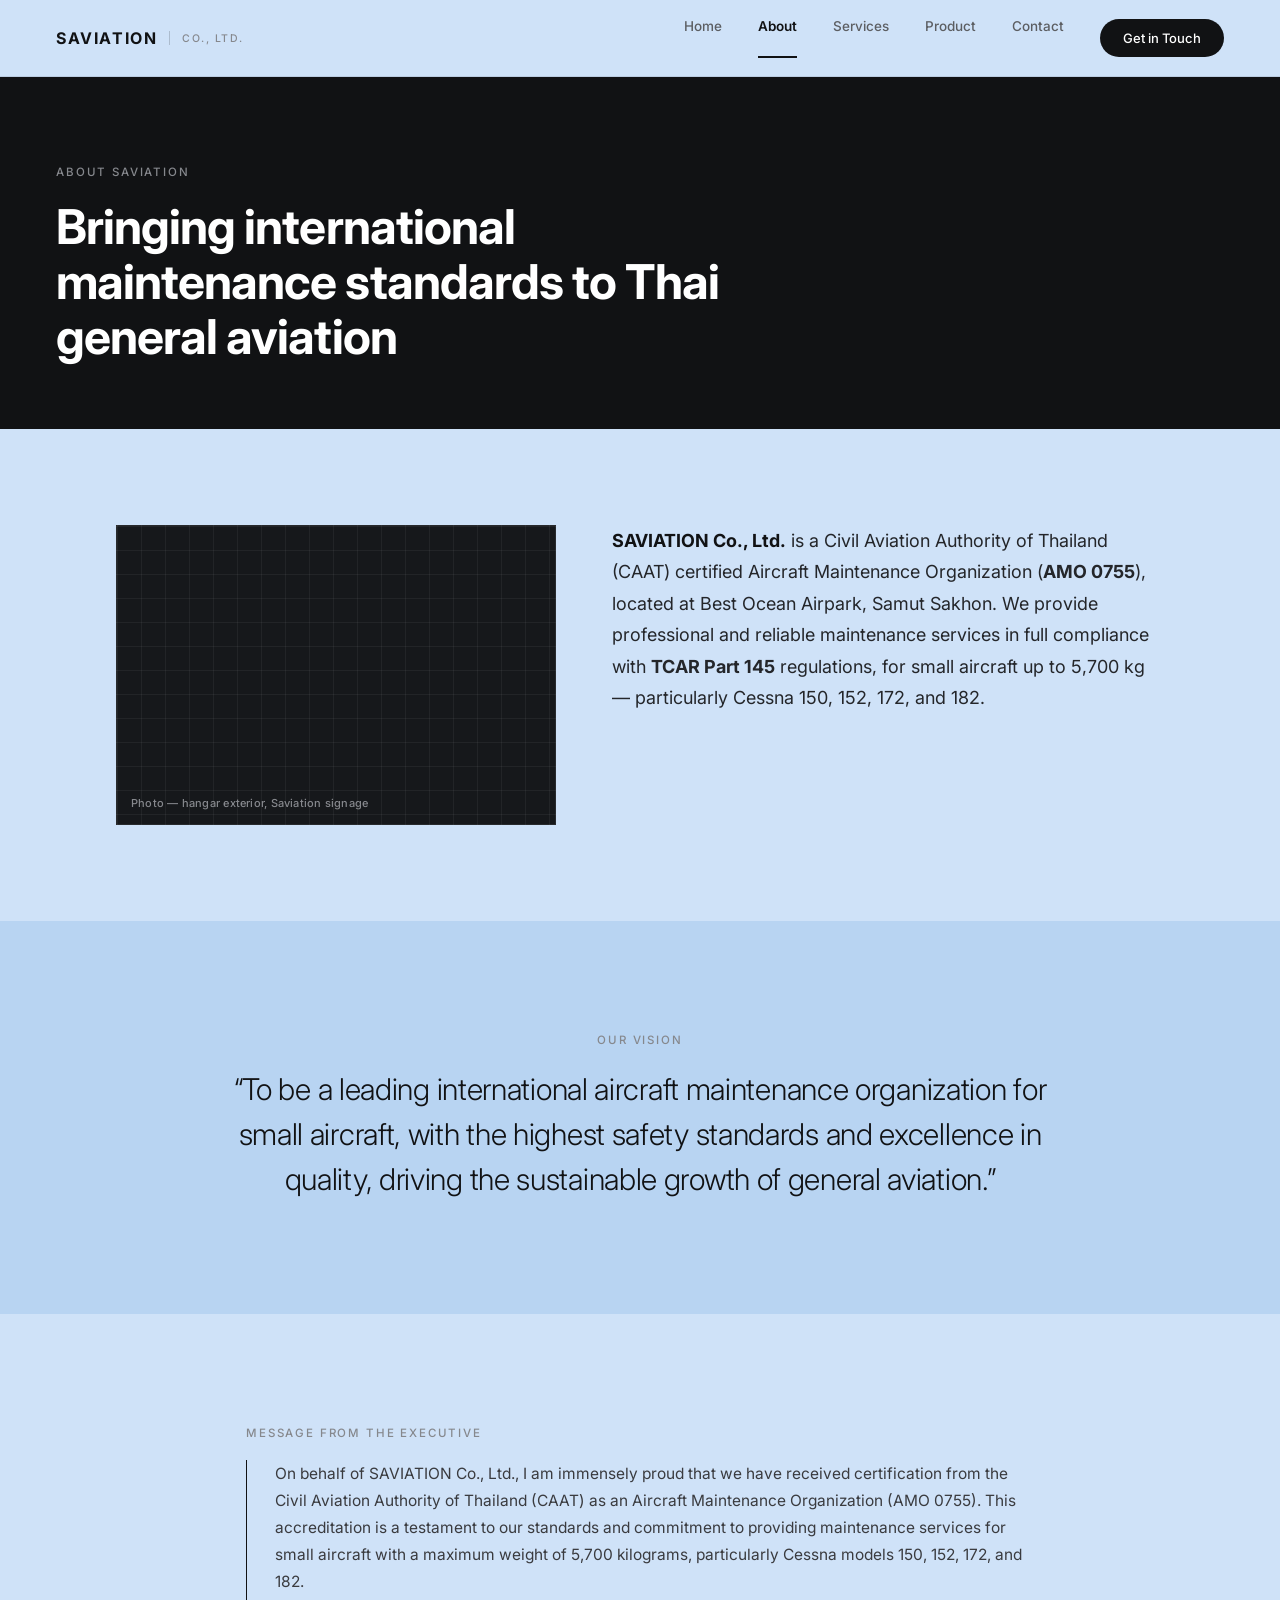
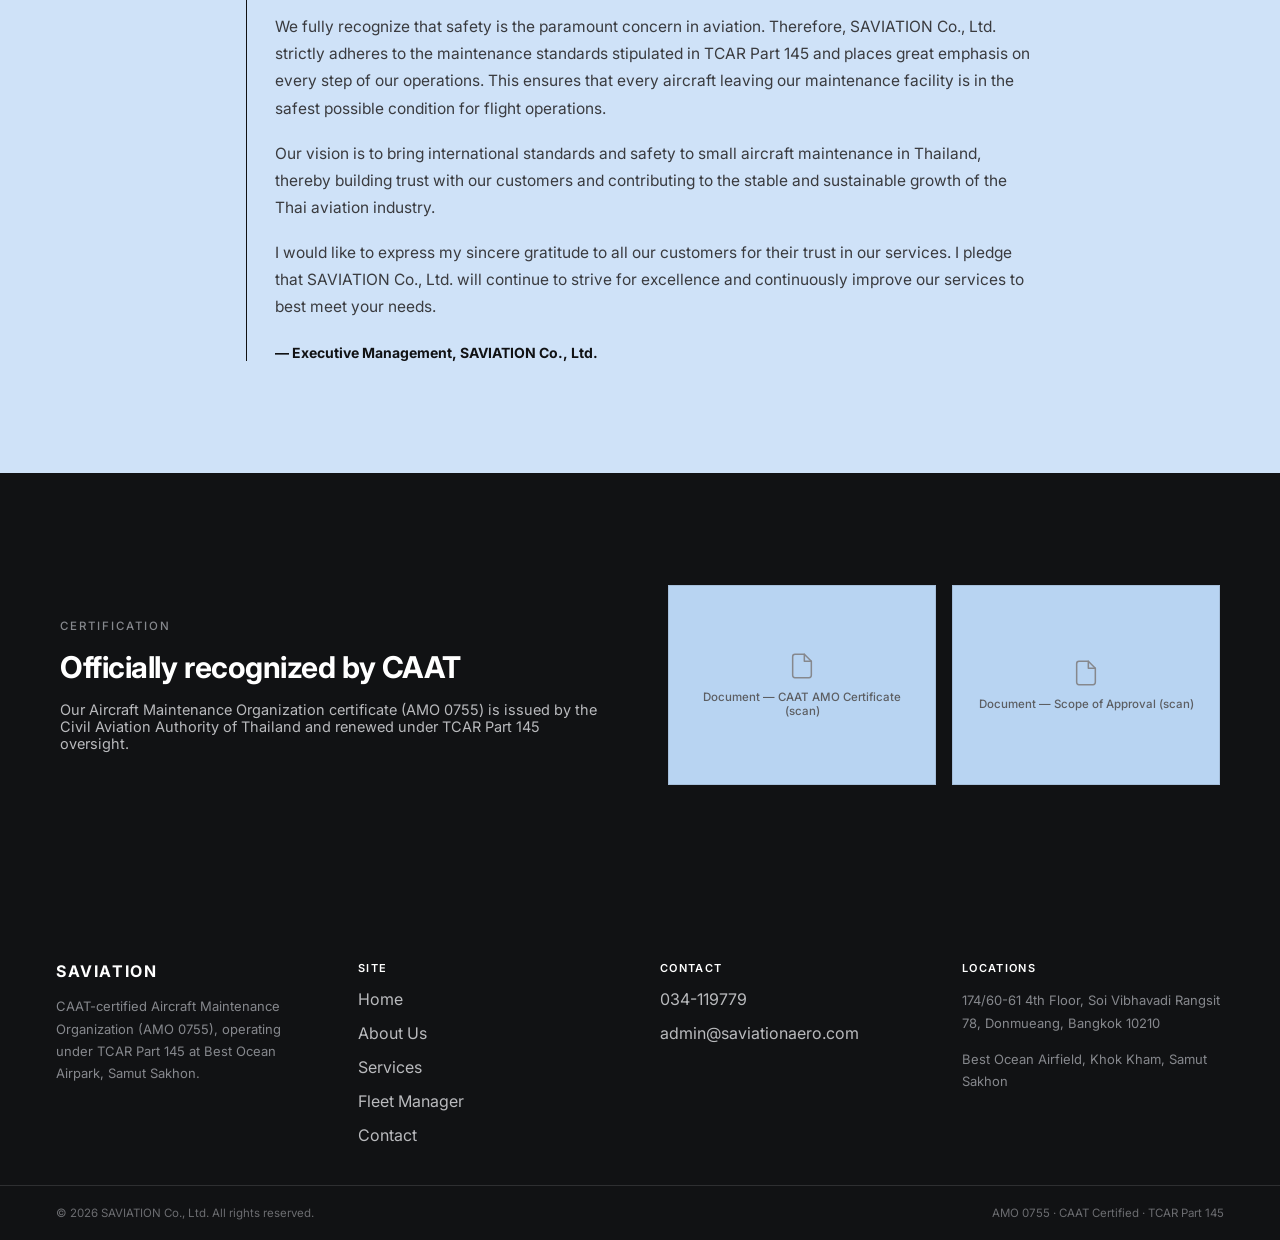
==== about.html @ 931f5d11 "Initial commit: Saviation website + design source + reference photos - 5 static HTML pages (Home, Ab" ====
<!doctype html>
<html lang="en">
<head>
<meta charset="utf-8">
<meta name="viewport" content="width=device-width, initial-scale=1">
<title>About Us — Saviation Co., Ltd.</title>
<meta name="description" content="SAVIATION Co., Ltd. is a CAAT-certified Aircraft Maintenance Organization (AMO 0755) operating under TCAR Part 145 at Best Ocean Airpark, Samut Sakhon.">
<link rel="preconnect" href="https://fonts.googleapis.com">
<link rel="preconnect" href="https://fonts.gstatic.com" crossorigin>
<link href="https://fonts.googleapis.com/css2?family=Inter:wght@300;400;500;600;700;800&display=swap" rel="stylesheet">
<link rel="stylesheet" href="assets/css/style.css">
</head>
<body>

<header class="site-header">
  <div class="bar">
    <a href="index.html" class="brand">
      <span class="brand-name">SAVIATION</span>
      <span class="brand-sep"></span>
      <span class="brand-sub">CO., LTD.</span>
    </a>
    <button class="nav-toggle" aria-label="Toggle menu" aria-expanded="false"><span></span></button>
    <nav class="main-nav">
      <a href="index.html" class="nav-link">Home</a>
      <a href="about.html" class="nav-link active">About</a>
      <a href="services.html" class="nav-link">Services</a>
      <a href="product.html" class="nav-link">Product</a>
      <a href="contact.html" class="nav-link">Contact</a>
      <a href="contact.html" class="btn btn-dark">Get in Touch</a>
    </nav>
  </div>
</header>

<main>

  <section class="hero-dark">
    <div class="eyebrow">About Saviation</div>
    <h1 class="h1">Bringing international maintenance standards to Thai general aviation</h1>
  </section>

  <section class="intro-row">
    <div class="photo-slot"><span class="cap">Photo &mdash; hangar exterior, Saviation signage</span></div>
    <div class="copy">
      <p><strong style="color:var(--dark);">SAVIATION Co., Ltd.</strong> is a Civil Aviation Authority of Thailand (CAAT) certified Aircraft Maintenance Organization (<strong>AMO 0755</strong>), located at Best Ocean Airpark, Samut Sakhon. We provide professional and reliable maintenance services in full compliance with <strong>TCAR Part 145</strong> regulations, for small aircraft up to 5,700 kg &mdash; particularly Cessna 150, 152, 172, and 182.</p>
    </div>
  </section>

  <section class="vision-band">
    <div class="inner">
      <div class="eyebrow">Our Vision</div>
      <p class="quote">&ldquo;To be a leading international aircraft maintenance organization for small aircraft, with the highest safety standards and excellence in quality, driving the sustainable growth of general aviation.&rdquo;</p>
    </div>
  </section>

  <section class="exec-message">
    <div class="eyebrow" style="margin-bottom:20px;">Message From The Executive</div>
    <div class="body">
      <p>On behalf of SAVIATION Co., Ltd., I am immensely proud that we have received certification from the Civil Aviation Authority of Thailand (CAAT) as an Aircraft Maintenance Organization (AMO 0755). This accreditation is a testament to our standards and commitment to providing maintenance services for small aircraft with a maximum weight of 5,700 kilograms, particularly Cessna models 150, 152, 172, and 182.</p>
      <p>We fully recognize that safety is the paramount concern in aviation. Therefore, SAVIATION Co., Ltd. strictly adheres to the maintenance standards stipulated in TCAR Part 145 and places great emphasis on every step of our operations. This ensures that every aircraft leaving our maintenance facility is in the safest possible condition for flight operations.</p>
      <p>Our vision is to bring international standards and safety to small aircraft maintenance in Thailand, thereby building trust with our customers and contributing to the stable and sustainable growth of the Thai aviation industry.</p>
      <p>I would like to express my sincere gratitude to all our customers for their trust in our services. I pledge that SAVIATION Co., Ltd. will continue to strive for excellence and continuously improve our services to best meet your needs.</p>
      <div class="sig">&mdash; Executive Management, SAVIATION Co., Ltd.</div>
    </div>
  </section>

  <section class="cert-band">
    <div class="inner">
      <div class="copy">
        <div class="eyebrow">Certification</div>
        <h2>Officially recognized by CAAT</h2>
        <p>Our Aircraft Maintenance Organization certificate (AMO 0755) is issued by the Civil Aviation Authority of Thailand and renewed under TCAR Part 145 oversight.</p>
      </div>
      <div class="cert-docs">
        <div class="doc-slot">
          <svg width="28" height="28" viewBox="0 0 24 24" fill="none" stroke="#86888d" stroke-width="1.3" stroke-linecap="round" stroke-linejoin="round"><path d="M14 2H6a2 2 0 0 0-2 2v16a2 2 0 0 0 2 2h12a2 2 0 0 0 2-2V8z"/><path d="M14 2v6h6"/></svg>
          <span>Document &mdash; CAAT AMO Certificate (scan)</span>
        </div>
        <div class="doc-slot">
          <svg width="28" height="28" viewBox="0 0 24 24" fill="none" stroke="#86888d" stroke-width="1.3" stroke-linecap="round" stroke-linejoin="round"><path d="M14 2H6a2 2 0 0 0-2 2v16a2 2 0 0 0 2 2h12a2 2 0 0 0 2-2V8z"/><path d="M14 2v6h6"/></svg>
          <span>Document &mdash; Scope of Approval (scan)</span>
        </div>
      </div>
    </div>
  </section>

</main>

<footer class="site-footer">
  <div class="footer-grid">
    <div class="footer-col">
      <span class="brand-name" style="color:#fff;">SAVIATION</span>
      <p>CAAT-certified Aircraft Maintenance Organization (AMO 0755), operating under TCAR Part 145 at Best Ocean Airpark, Samut Sakhon.</p>
    </div>
    <div class="footer-col">
      <span class="footer-col-title">SITE</span>
      <a href="index.html">Home</a>
      <a href="about.html">About Us</a>
      <a href="services.html">Services</a>
      <a href="product.html">Fleet Manager</a>
      <a href="contact.html">Contact</a>
    </div>
    <div class="footer-col">
      <span class="footer-col-title">CONTACT</span>
      <a href="tel:034119779">034-119779</a>
      <a href="mailto:admin@saviationaero.com">admin@saviationaero.com</a>
    </div>
    <div class="footer-col">
      <span class="footer-col-title">LOCATIONS</span>
      <div class="addr">174/60-61 4th Floor, Soi Vibhavadi Rangsit 78, Donmueang, Bangkok 10210</div>
      <div class="addr">Best Ocean Airfield, Khok Kham, Samut Sakhon</div>
    </div>
  </div>
  <div class="footer-bottom">
    <span>&copy; 2026 SAVIATION Co., Ltd. All rights reserved.</span>
    <span>AMO 0755 &middot; CAAT Certified &middot; TCAR Part 145</span>
  </div>
</footer>

<script src="assets/js/main.js"></script>
</body>
</html>
---- assets/css/style.css ----
/* ==========================================================================
   SAVIATION — shared stylesheet
   Design tokens carried over from the "Saviation Website Redesign" canvas.
   ========================================================================== */

:root {
  --blue-bg: #cfe2f8;      /* page / header background */
  --blue-bg-alt: #b8d4f2;  /* alternating section background */
  --dark: #111214;         /* primary text / dark section bg */
  --darker: #0a0b0d;       /* hero image overlay base */
  --panel: #16181b;        /* photo placeholder background */
  --gray-1: #86888d;       /* eyebrow / secondary text */
  --gray-2: #5c5e62;       /* body text on light */
  --gray-3: #b9babd;       /* body text on dark */
  --gray-4: #3a3b3f;       /* long-form text on light */
  --gray-5: #24262a;       /* intro text on light */
  --gray-6: #6b6c70;       /* footer fine print */
  --line: rgba(17, 18, 20, 0.10);
  --line-dark: rgba(255, 255, 255, 0.12);
  --white: #ffffff;
  --max: 1328px;
  --pad: clamp(20px, 5vw, 56px);
}

* { box-sizing: border-box; }
html { scroll-behavior: smooth; }
body {
  margin: 0;
  background: var(--blue-bg);
  font-family: 'Inter', -apple-system, BlinkMacSystemFont, 'Segoe UI', sans-serif;
  color: var(--dark);
}
img { max-width: 100%; display: block; }
a { text-decoration: none; color: inherit; }

.eyebrow {
  font-weight: 500;
  letter-spacing: 0.16em;
  text-transform: uppercase;
  font-size: 11.5px;
  color: var(--gray-1);
}
h1, h2, h3 { margin: 0; font-weight: 700; letter-spacing: -0.015em; }
.h1 { letter-spacing: -0.02em; }
.body-text { font-weight: 400; line-height: 1.75; }

.btn {
  display: inline-block;
  font-weight: 500;
  font-size: 14px;
  padding: 15px 32px;
  border-radius: 999px;
  border: 1px solid transparent;
  transition: opacity 0.15s ease, background-color 0.15s ease;
  cursor: pointer;
}
.btn:hover { opacity: 0.85; }
.btn-dark { color: var(--white); background: var(--dark); }
.btn-light { color: var(--dark); background: var(--white); }
.btn-outline-light { color: var(--white); background: transparent; border-color: rgba(255,255,255,0.4); }

.wrap { max-width: var(--max); margin: 0 auto; padding-left: var(--pad); padding-right: var(--pad); }

/* ---------- Header ---------- */
.site-header {
  position: sticky; top: 0; z-index: 50;
  background: var(--blue-bg);
  border-bottom: 1px solid var(--line);
}
.site-header .bar {
  max-width: var(--max);
  margin: 0 auto;
  padding: 0 var(--pad);
  height: 76px;
  display: flex;
  align-items: center;
  justify-content: space-between;
}
.brand { display: flex; align-items: center; gap: 12px; }
.brand-name { font-size: 16px; font-weight: 700; letter-spacing: 0.1em; color: var(--dark); }
.brand-sep { width: 1px; height: 14px; background: rgba(17,18,20,0.18); }
.brand-sub { font-size: 10.5px; font-weight: 500; letter-spacing: 0.14em; color: var(--gray-1); }

.main-nav { display: flex; align-items: center; gap: 36px; }
.main-nav a.nav-link {
  font-size: 13.5px; font-weight: 500; color: var(--gray-2);
  padding-bottom: 22px; border-bottom: 2px solid transparent;
}
.main-nav a.nav-link.active { font-weight: 600; color: var(--dark); border-bottom-color: var(--dark); }
.main-nav .btn { padding: 10px 22px; font-size: 13px; }

.nav-toggle {
  display: none;
  width: 40px; height: 40px;
  border: none; background: transparent;
  cursor: pointer;
  align-items: center; justify-content: center;
}
.nav-toggle span, .nav-toggle span::before, .nav-toggle span::after {
  content: ''; display: block; width: 22px; height: 2px; background: var(--dark);
  position: relative; transition: 0.2s ease;
}
.nav-toggle span::before { position: absolute; top: -7px; }
.nav-toggle span::after { position: absolute; top: 7px; }

/* ---------- Footer ---------- */
.site-footer { background: var(--dark); color: var(--gray-3); }
.site-footer a { color: #b9babd; }
.site-footer a:hover { color: var(--white); }
.footer-grid {
  max-width: var(--max); margin: 0 auto;
  padding: 64px var(--pad) 40px;
  display: grid; grid-template-columns: repeat(4, minmax(0,1fr)); gap: 40px;
}
.footer-col { display: flex; flex-direction: column; gap: 14px; }
.footer-col-title { font-size: 11px; font-weight: 600; letter-spacing: 0.12em; color: var(--white); }
.footer-col p, .footer-col div.addr { margin: 0; font-size: 13px; line-height: 1.7; color: var(--gray-1); }
.footer-bottom {
  border-top: 1px solid var(--line-dark);
  padding: 20px var(--pad);
  max-width: var(--max); margin: 0 auto;
  display: flex; justify-content: space-between; align-items: center; gap: 12px; flex-wrap: wrap;
  font-size: 11.5px; color: var(--gray-6);
}

/* ---------- Hero (image) ---------- */
.hero-photo {
  position: relative; height: 680px; background: var(--darker); overflow: hidden;
}
.hero-photo img { position: absolute; inset: 0; width: 100%; height: 100%; object-fit: cover; }
.hero-photo .scrim {
  position: absolute; inset: 0;
  background: linear-gradient(180deg, rgba(6,7,9,0.15) 0%, rgba(6,7,9,0.10) 40%, rgba(6,7,9,0.86) 100%);
}
.hero-photo .hero-content {
  position: absolute; left: var(--pad); right: var(--pad); bottom: 56px;
  display: flex; flex-direction: column; gap: 20px; max-width: 720px;
}
.hero-photo h1 { color: var(--white); font-size: clamp(32px, 5vw, 56px); line-height: 1.1; }
.hero-photo p { color: #d7d8da; font-size: 16px; max-width: 480px; margin: 0; }
.hero-photo .eyebrow { color: #d7d8da; }
.hero-actions { display: flex; gap: 14px; margin-top: 6px; flex-wrap: wrap; }

/* ---------- Hero (dark, no photo) ---------- */
.hero-dark {
  background: var(--dark);
  padding: 88px var(--pad) 64px;
  display: flex; flex-direction: column; gap: 20px;
}
.hero-dark h1 { color: var(--white); font-size: clamp(30px, 4vw, 48px); line-height: 1.15; max-width: 720px; }
.hero-dark.centered { text-align: center; align-items: center; }
.hero-dark p { color: var(--gray-3); font-size: 15px; margin: 0; }

/* ---------- Trust strip ---------- */
.trust-strip {
  display: grid; grid-template-columns: repeat(4, minmax(0,1fr));
  padding: 0 var(--pad);
  max-width: var(--max); margin: 0 auto;
}
.trust-item {
  padding: 40px 24px 40px 0; border-left: 1px solid var(--line); padding-left: 24px;
  display: flex; flex-direction: column; gap: 8px;
}
.trust-item:first-child { border-left: none; padding-left: 0; }
.trust-stat { font-weight: 300; font-size: 24px; color: var(--dark); letter-spacing: -0.01em; }
.trust-label { font-size: 12.5px; color: var(--gray-1); }

/* ---------- Sections ---------- */
.section { padding: clamp(64px, 10vw, 120px) var(--pad); }
.section-head {
  display: flex; justify-content: space-between; align-items: flex-end; gap: 24px; flex-wrap: wrap;
  margin-bottom: 48px;
}
.section-head h2 { font-size: clamp(26px, 3vw, 36px); color: var(--dark); }
.section-link { font-weight: 500; font-size: 13.5px; color: var(--dark); border-bottom: 1px solid var(--dark); padding-bottom: 3px; white-space: nowrap; }

/* ---------- Services grid (home) ---------- */
.services-grid { display: grid; grid-template-columns: repeat(4, minmax(0,1fr)); gap: 28px; }
.service-card { border-top: 1px solid rgba(17,18,20,0.14); padding-top: 22px; display: flex; flex-direction: column; gap: 14px; }
.service-card .icon { width: 32px; height: 32px; color: var(--dark); }
.service-card h3 { font-size: 16px; color: var(--dark); line-height: 1.3; }
.service-card p { font-size: 13.5px; color: var(--gray-1); margin: 0; }

/* ---------- Product teaser (home, dark) ---------- */
.product-teaser { background: var(--dark); padding: clamp(64px,10vw,120px) var(--pad); }
.product-teaser .inner { max-width: var(--max); margin: 0 auto; display: flex; align-items: center; gap: 64px; flex-wrap: wrap; }
.product-teaser .copy { flex: 1 1 360px; display: flex; flex-direction: column; gap: 20px; }
.product-teaser h2 { font-size: clamp(24px,3vw,34px); color: var(--white); line-height: 1.2; }
.product-teaser p { color: var(--gray-3); font-size: 15px; margin: 0; max-width: 460px; }
.product-tiles { flex: 1 1 320px; display: flex; flex-direction: column; }
.product-tile { border-top: 1px solid var(--line-dark); padding: 20px 0; display: flex; align-items: baseline; justify-content: space-between; gap: 12px; }
.product-tile span:first-child { font-weight: 700; font-size: 15px; color: var(--white); }
.product-tile span:last-child { font-size: 12.5px; color: var(--gray-1); }

/* ---------- CTA band ---------- */
.cta-band { padding: clamp(64px,10vw,120px) var(--pad); text-align: center; display: flex; flex-direction: column; gap: 20px; align-items: center; }
.cta-band h2 { font-size: clamp(24px,3vw,32px); color: var(--dark); max-width: 620px; }
.cta-band p { font-size: 14.5px; color: var(--gray-1); margin: 0; }

/* ---------- Photo / doc placeholders ---------- */
.photo-slot {
  position: relative; overflow: hidden; display: flex; align-items: flex-end; justify-content: flex-start; flex-shrink: 0;
  background-image: linear-gradient(rgba(255,255,255,0.05) 1px, transparent 1px), linear-gradient(90deg, rgba(255,255,255,0.05) 1px, transparent 1px);
  background-size: 24px 24px; background-color: var(--panel); border: 1px solid rgba(255,255,255,0.08);
}
.photo-slot .cap { font-size: 11px; font-weight: 500; color: var(--gray-1); padding: 14px; letter-spacing: 0.02em; }
.doc-slot {
  background: var(--blue-bg-alt); border: 1px solid var(--line);
  display: flex; align-items: center; justify-content: center; flex-direction: column; gap: 10px; text-align: center; padding: 16px;
}
.doc-slot span { font-size: 11.5px; color: #5c5e62; font-weight: 500; }

/* ---------- About page ---------- */
.intro-row { max-width: 1160px; margin: 0 auto; padding: clamp(56px,8vw,96px) var(--pad); display: flex; gap: 56px; align-items: flex-start; flex-wrap: wrap; }
.intro-row .photo-slot { width: 440px; max-width: 100%; height: 300px; }
.intro-row .copy { flex: 1 1 320px; }
.intro-row p { font-size: 18px; color: var(--gray-5); margin: 0; line-height: 1.75; }

.vision-band { background: var(--blue-bg-alt); padding: clamp(64px,10vw,112px) var(--pad); }
.vision-band .inner { max-width: 820px; margin: 0 auto; text-align: center; display: flex; flex-direction: column; gap: 20px; align-items: center; }
.vision-band .quote { font-weight: 300; font-size: clamp(22px,3vw,30px); color: var(--dark); line-height: 1.5; margin: 0; letter-spacing: -0.01em; }

.exec-message { max-width: 900px; margin: 0 auto; padding: clamp(64px,10vw,112px) var(--pad); }
.exec-message .body { border-left: 1px solid var(--dark); padding-left: 28px; display: flex; flex-direction: column; gap: 18px; }
.exec-message p { font-size: 15.5px; color: var(--gray-4); margin: 0; line-height: 1.75; }
.exec-message .sig { font-weight: 700; font-size: 14px; color: var(--dark); margin-top: 6px; }

.cert-band { background: var(--dark); padding: clamp(64px,10vw,112px) var(--pad); }
.cert-band .inner { max-width: 1160px; margin: 0 auto; display: flex; gap: 56px; align-items: center; flex-wrap: wrap; }
.cert-band .copy { flex: 1 1 320px; display: flex; flex-direction: column; gap: 16px; }
.cert-band h2 { font-size: clamp(24px,3vw,30px); color: var(--white); }
.cert-band p { font-size: 14.5px; color: var(--gray-3); margin: 0; }
.cert-docs { flex: 1 1 320px; display: grid; grid-template-columns: repeat(2, minmax(0,1fr)); gap: 16px; }
.cert-docs .doc-slot { height: 200px; }

/* ---------- Services page ---------- */
.aircraft-bar {
  background: var(--blue-bg-alt); padding: 22px var(--pad); border-bottom: 1px solid var(--line);
  display: flex; align-items: center; justify-content: center; gap: 8px; flex-wrap: wrap; text-align: center;
}
.aircraft-bar span { font-size: 13.5px; color: var(--gray-2); }
.aircraft-bar strong { color: var(--dark); }
.aircraft-bar .models { font-weight: 700; font-size: 13.5px; color: var(--dark); }

.service-row {
  max-width: 1160px; margin: 80px auto 0; padding-top: 80px;
  display: flex; gap: 56px; align-items: center; border-top: 1px solid var(--line); flex-wrap: wrap;
}
.service-row:first-of-type { margin-top: 0; }
.service-row.reverse { flex-direction: row-reverse; }
.service-row .copy { flex: 1 1 320px; display: flex; flex-direction: column; gap: 16px; }
.service-row .num { font-weight: 300; font-size: 14px; color: #b3b4b8; letter-spacing: 0.04em; }
.service-row h2 { font-size: clamp(22px,3vw,27px); color: var(--dark); }
.service-row p { font-size: 15px; color: var(--gray-2); margin: 0; }
.service-row .photo-slot { flex: 1 1 320px; width: 460px; max-width: 100%; height: 280px; }

.services-cta {
  margin: 96px var(--pad) 0; max-width: calc(var(--max)); margin-left: auto; margin-right: auto;
  background: var(--dark); padding: 48px var(--pad);
  display: flex; align-items: center; justify-content: space-between; gap: 20px; flex-wrap: wrap;
}
.services-cta h2 { font-size: clamp(20px,2.5vw,25px); color: var(--white); }

/* ---------- Product page ---------- */
.product-hero {
  position: relative; background: var(--darker); padding: clamp(56px,8vw,108px) var(--pad);
  display: flex; align-items: center; gap: 56px; overflow: hidden; flex-wrap: wrap;
}
.product-hero img { position: absolute; inset: 0; width: 100%; height: 100%; object-fit: cover; }
.product-hero .scrim { position: absolute; inset: 0; background: linear-gradient(100deg, rgba(6,7,9,0.94) 30%, rgba(6,7,9,0.55) 75%); }
.product-hero .copy { position: relative; flex: 1 1 340px; display: flex; flex-direction: column; gap: 22px; }
.product-hero h1 { color: var(--white); font-size: clamp(30px,4vw,48px); line-height: 1.12; }
.product-hero p { color: var(--gray-3); font-size: 16px; max-width: 480px; margin: 0; }
.product-panel {
  position: relative; flex: 1 1 340px; background: rgba(17,18,20,0.55); backdrop-filter: blur(2px);
  border: 1px solid var(--line-dark); border-radius: 4px; padding: 24px;
}
.stat-tiles { display: grid; grid-template-columns: repeat(3, minmax(0,1fr)); gap: 12px; }
.stat-tile { border-top: 1px solid var(--line-dark); padding-top: 12px; }
.stat-tile .value { font-weight: 300; font-size: 22px; color: var(--white); }
.stat-tile .label { font-size: 11px; color: var(--gray-1); margin-top: 4px; }
.status-rows { margin-top: 20px; display: flex; flex-direction: column; }
.status-row { border-top: 1px solid rgba(255,255,255,0.10); padding: 12px 0; display: flex; justify-content: space-between; align-items: center; gap: 12px; }
.status-row .label { font-size: 12.5px; color: #dcdde0; }
.status-row .status { font-size: 10.5px; font-weight: 600; letter-spacing: 0.04em; }
.status-rows .status-row:last-child { border-bottom: 1px solid rgba(255,255,255,0.10); }

.story { max-width: 800px; margin: 0 auto; padding: clamp(64px,10vw,128px) var(--pad); text-align: center; display: flex; flex-direction: column; gap: 20px; align-items: center; }
.story .quote { font-weight: 300; font-size: clamp(22px,3vw,28px); color: var(--dark); line-height: 1.45; margin: 0; letter-spacing: -0.01em; }
.story p.body-text { font-size: 15px; color: var(--gray-2); margin: 0; }

.features-band { background: var(--blue-bg-alt); padding: clamp(64px,10vw,112px) var(--pad); }
.features-band .head { display: flex; flex-direction: column; align-items: center; gap: 12px; margin-bottom: 56px; text-align: center; }
.features-band h2 { font-size: clamp(24px,3vw,32px); color: var(--dark); }
.features-grid {
  max-width: 1160px; margin: 0 auto;
  display: grid; grid-template-columns: repeat(3, minmax(0,1fr)); gap: 1px;
  background: var(--line); border-top: 1px solid var(--line); border-left: 1px solid var(--line);
}
.feature-card { background: var(--blue-bg-alt); padding: 28px 24px; display: flex; flex-direction: column; gap: 12px; }
.feature-card h3 { font-size: 15.5px; color: var(--dark); }
.feature-card p { font-size: 12.5px; color: var(--gray-2); margin: 0; }

/* ---------- Contact page ---------- */
.direct-contact {
  max-width: 900px; margin: 0 auto; padding: clamp(64px,10vw,96px) var(--pad);
  display: grid; grid-template-columns: repeat(2, minmax(0,1fr)); gap: 1px;
  background: var(--line); border-top: 1px solid var(--line); border-left: 1px solid var(--line);
}
.contact-tile { background: var(--white); padding: 32px; display: flex; flex-direction: column; gap: 14px; }
.contact-tile .h2 { font-size: 19px; color: var(--dark); font-weight: 700; }

.locations { background: var(--blue-bg-alt); padding: clamp(64px,10vw,96px) var(--pad) clamp(64px,8vw,120px); }
.locations .head { display: flex; flex-direction: column; align-items: center; gap: 12px; text-align: center; margin-bottom: 48px; }
.locations h2 { font-size: clamp(24px,3vw,30px); color: var(--dark); }
.location-grid { max-width: 1160px; margin: 0 auto; display: grid; grid-template-columns: repeat(2, minmax(0,1fr)); gap: 28px; }
.location-card { background: var(--white); border: 1px solid var(--line); }
.map-slot {
  background-image: linear-gradient(rgba(17,18,20,0.06) 1px, transparent 1px), linear-gradient(90deg, rgba(17,18,20,0.06) 1px, transparent 1px);
  background-size: 26px 26px; background-color: var(--blue-bg-alt); border-bottom: 1px solid var(--line);
  display: flex; align-items: center; justify-content: center; flex-direction: column; gap: 10px; height: 200px;
}
.map-slot span { font-size: 11px; color: var(--gray-1); font-weight: 500; letter-spacing: 0.02em; }
.location-card .body { padding: 24px; }
.location-card .h2 { font-size: 15px; color: var(--dark); font-weight: 700; }
.location-card p { font-size: 13.5px; color: var(--gray-2); margin: 10px 0 0; }

/* ==========================================================================
   Responsive
   ========================================================================== */
@media (max-width: 900px) {
  .main-nav { position: fixed; inset: 76px 0 auto 0; background: var(--blue-bg); flex-direction: column; align-items: stretch; gap: 0; padding: 8px var(--pad) 20px; border-bottom: 1px solid var(--line); transform: translateY(-8px); opacity: 0; pointer-events: none; transition: 0.18s ease; }
  .main-nav.open { transform: translateY(0); opacity: 1; pointer-events: auto; }
  .main-nav a.nav-link { padding: 14px 0; border-bottom: 1px solid var(--line); }
  .main-nav a.nav-link.active { border-bottom: 1px solid var(--line); }
  .main-nav .btn { margin-top: 14px; text-align: center; }
  .nav-toggle { display: flex; }

  .trust-strip, .services-grid, .cert-docs, .features-grid, .direct-contact, .location-grid { grid-template-columns: 1fr; }
  .trust-item, .footer-col { border-left: none !important; padding-left: 0 !important; }
  .footer-grid { grid-template-columns: repeat(2, minmax(0,1fr)); gap: 32px; }
  .hero-photo { height: 560px; }
  .service-row, .service-row.reverse { flex-direction: column; }
  .service-row .photo-slot { width: 100%; }
  .product-hero { flex-direction: column; }
}

@media (max-width: 560px) {
  .footer-grid { grid-template-columns: 1fr; }
  .services-cta, .cta-band, .cert-band .inner, .product-teaser .inner { text-align: left; }
  .services-cta { flex-direction: column; align-items: flex-start; }
}
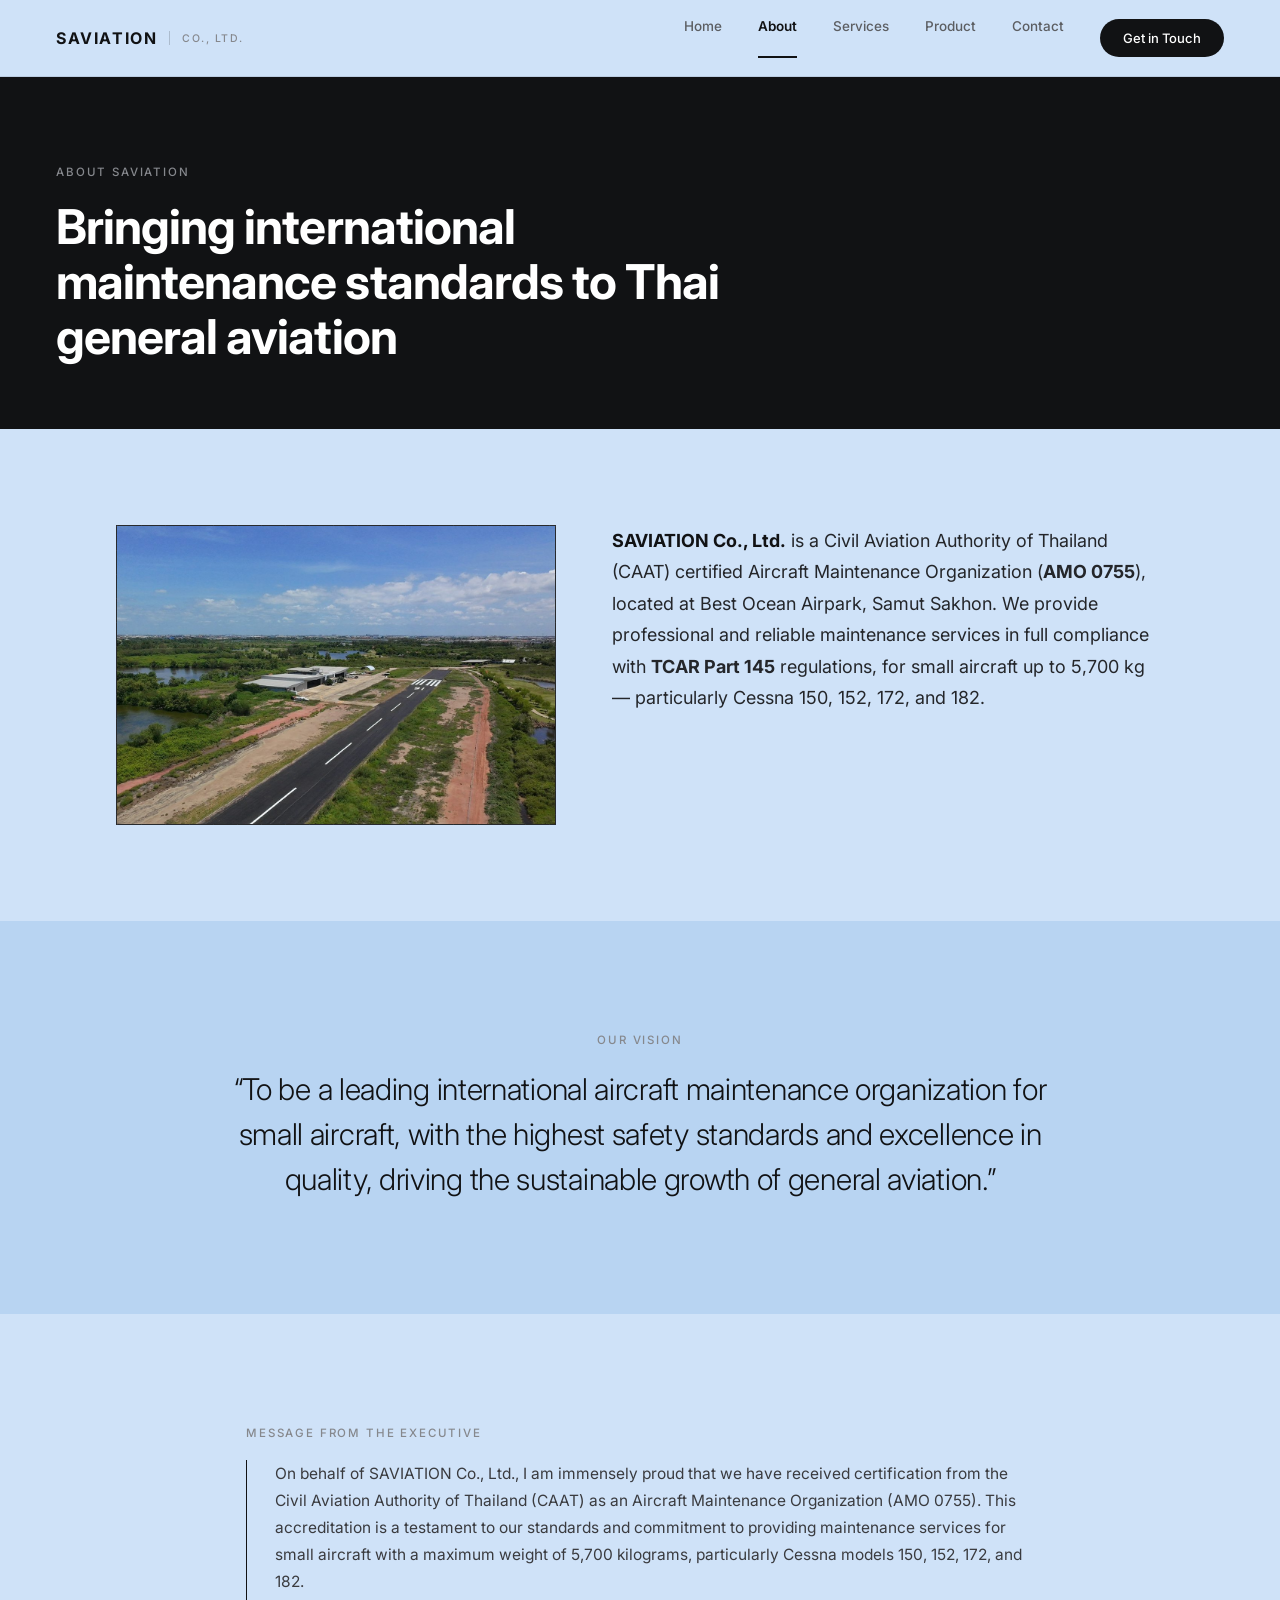
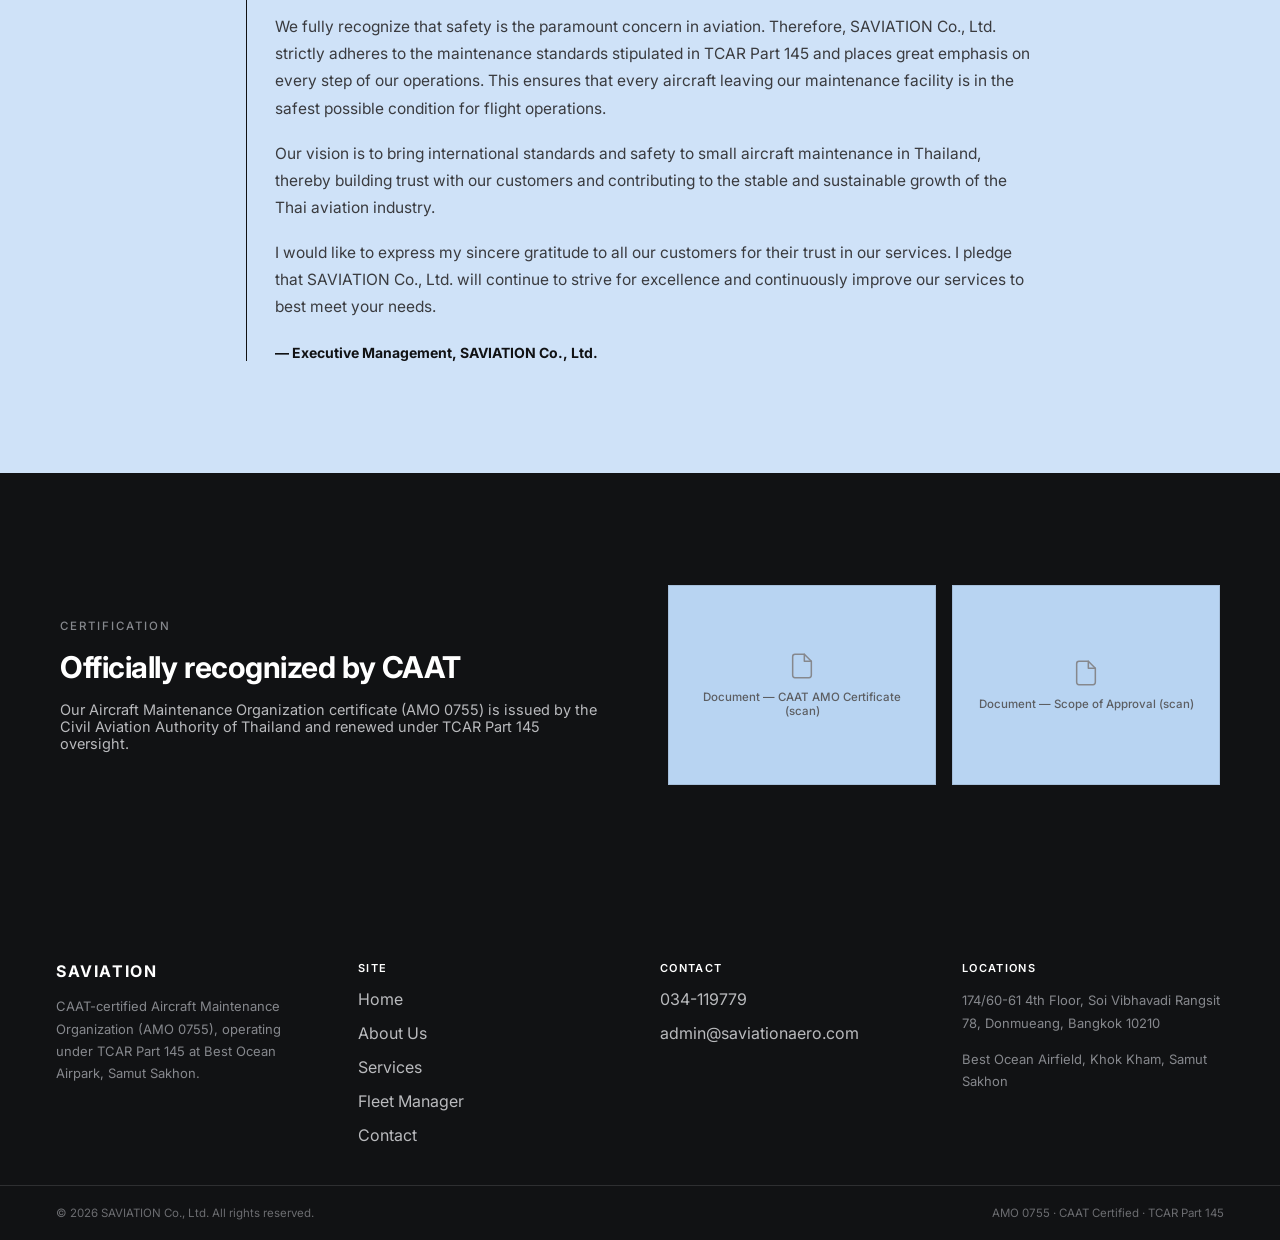
==== commit ee8a693c: "Replace hero/photo placeholders with real photos from Photo/ - Home hero: real ramp photo (hero-ramp" ====
--- a/about.html
+++ b/about.html
@@ -39,7 +39,7 @@
   </section>
 
   <section class="intro-row">
-    <div class="photo-slot"><span class="cap">Photo &mdash; hangar exterior, Saviation signage</span></div>
+    <div class="photo-slot"><img src="assets/img/about-hangar-exterior.jpg" alt="Aerial view of the Saviation hangar and runway at Best Ocean Airpark" loading="lazy"></div>
     <div class="copy">
       <p><strong style="color:var(--dark);">SAVIATION Co., Ltd.</strong> is a Civil Aviation Authority of Thailand (CAAT) certified Aircraft Maintenance Organization (<strong>AMO 0755</strong>), located at Best Ocean Airpark, Samut Sakhon. We provide professional and reliable maintenance services in full compliance with <strong>TCAR Part 145</strong> regulations, for small aircraft up to 5,700 kg &mdash; particularly Cessna 150, 152, 172, and 182.</p>
     </div>
--- a/assets/css/style.css
+++ b/assets/css/style.css
@@ -204,6 +204,7 @@
   background-size: 24px 24px; background-color: var(--panel); border: 1px solid rgba(255,255,255,0.08);
 }
 .photo-slot .cap { font-size: 11px; font-weight: 500; color: var(--gray-1); padding: 14px; letter-spacing: 0.02em; }
+.photo-slot img { position: absolute; inset: 0; width: 100%; height: 100%; object-fit: cover; }
 .doc-slot {
   background: var(--blue-bg-alt); border: 1px solid var(--line);
   display: flex; align-items: center; justify-content: center; flex-direction: column; gap: 10px; text-align: center; padding: 16px;
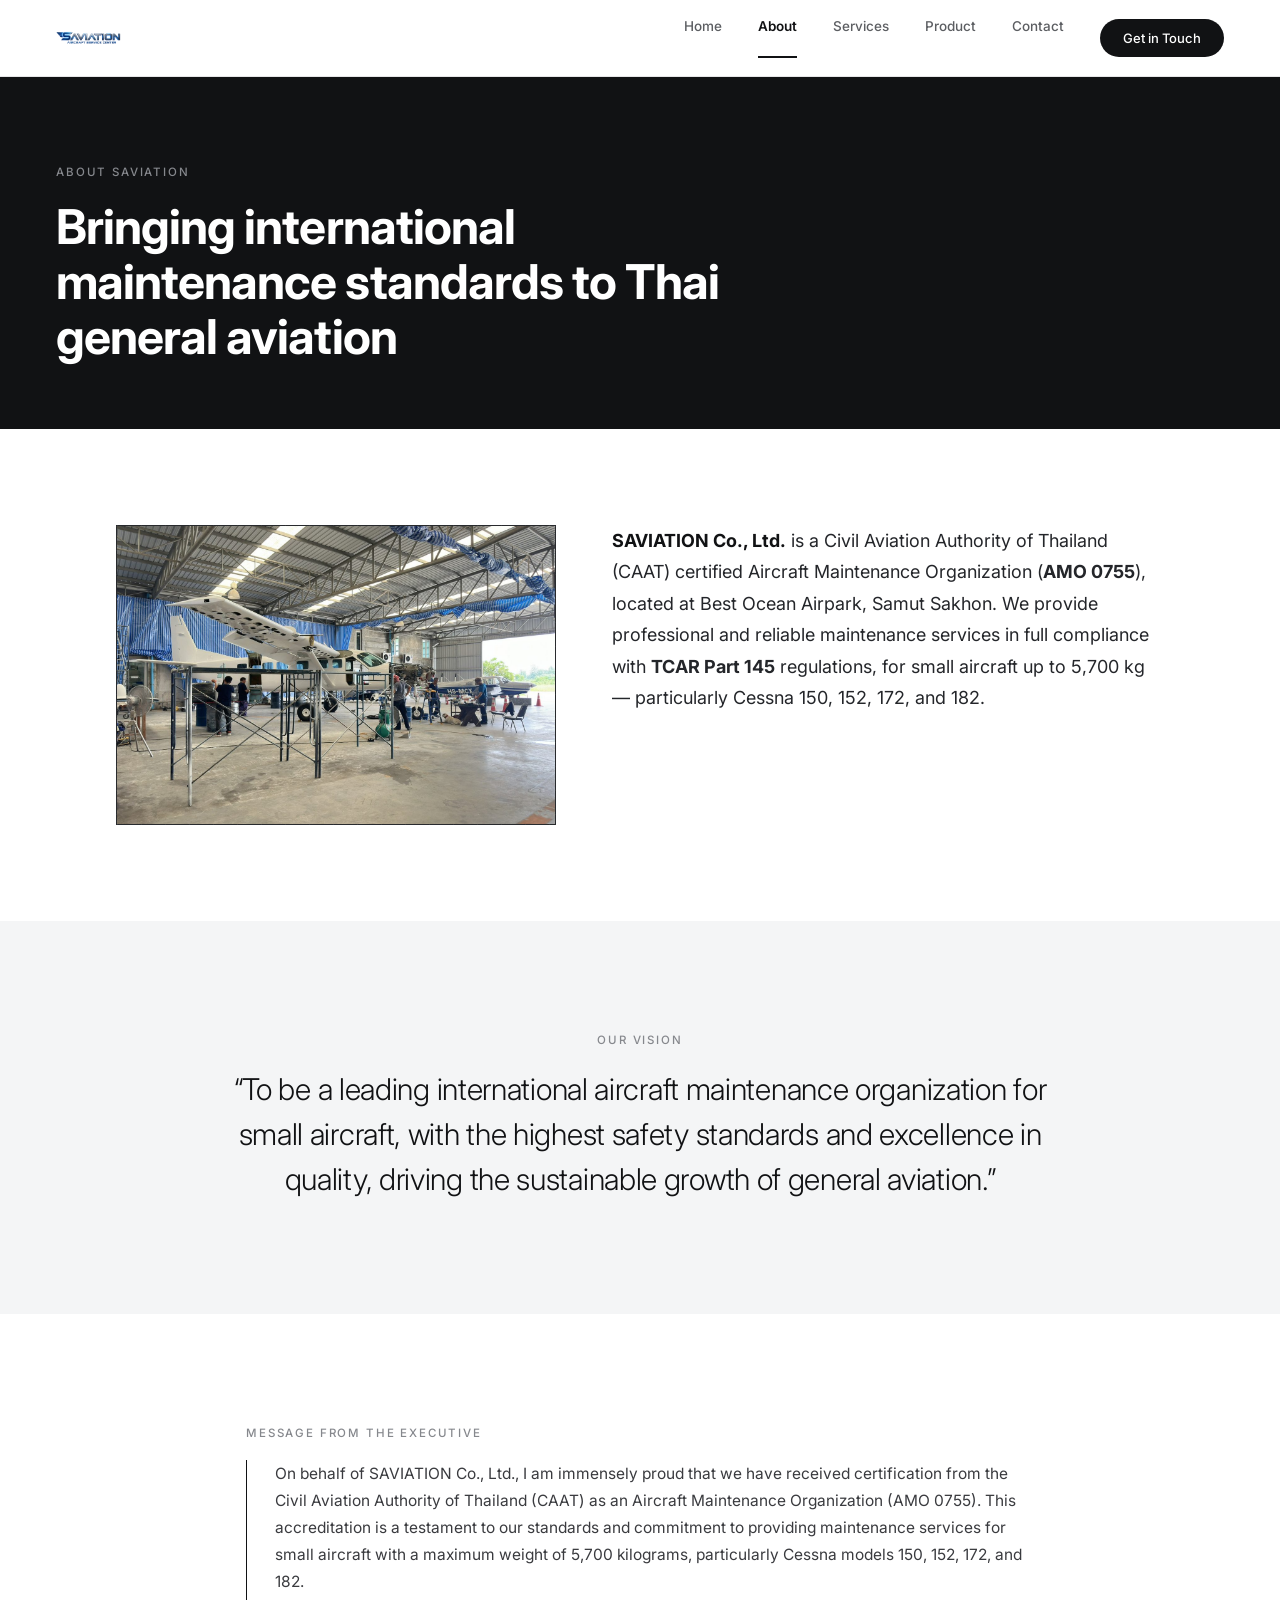
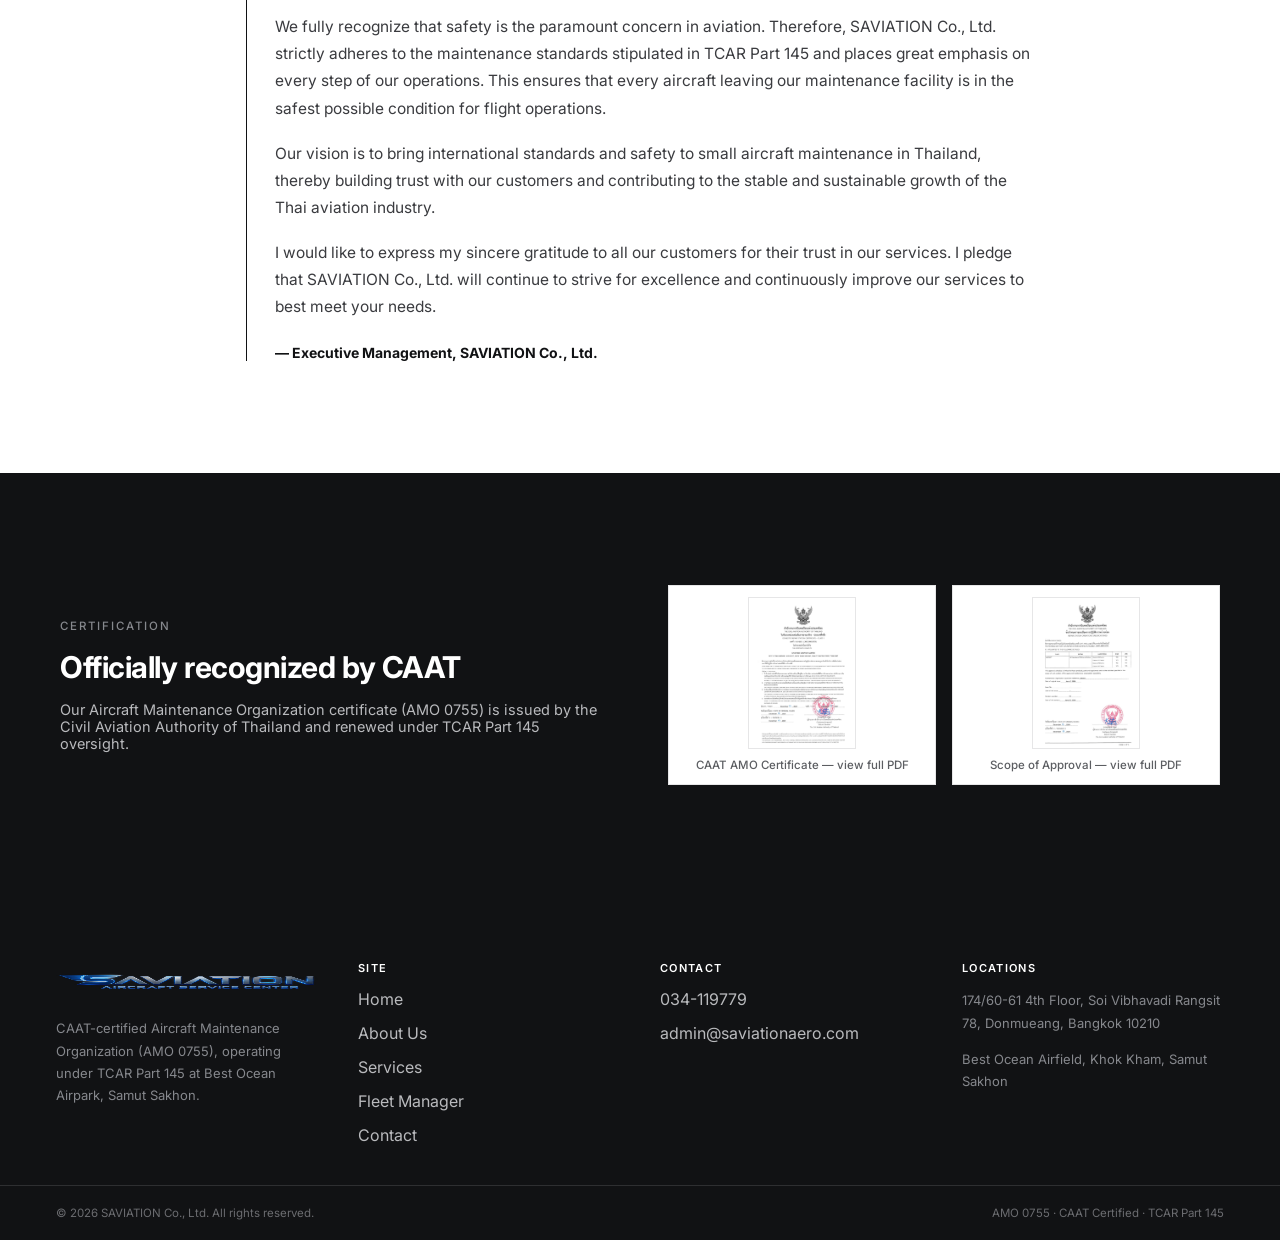
==== commit a2ad7aa5: "Apply client-requested design updates: real logo, new photos, white theme, maps, certs, product caro" ====
--- a/about.html
+++ b/about.html
@@ -15,9 +15,7 @@
 <header class="site-header">
   <div class="bar">
     <a href="index.html" class="brand">
-      <span class="brand-name">SAVIATION</span>
-      <span class="brand-sep"></span>
-      <span class="brand-sub">CO., LTD.</span>
+      <img src="assets/img/logo.png" alt="Saviation Co., Ltd." class="brand-logo">
     </a>
     <button class="nav-toggle" aria-label="Toggle menu" aria-expanded="false"><span></span></button>
     <nav class="main-nav">
@@ -39,7 +37,7 @@
   </section>
 
   <section class="intro-row">
-    <div class="photo-slot"><img src="assets/img/about-hangar-exterior.jpg" alt="Aerial view of the Saviation hangar and runway at Best Ocean Airpark" loading="lazy"></div>
+    <div class="photo-slot"><img src="assets/img/about-hangar-exterior.jpg" alt="Saviation engineers working on an aircraft wing inside the hangar" loading="lazy"></div>
     <div class="copy">
       <p><strong style="color:var(--dark);">SAVIATION Co., Ltd.</strong> is a Civil Aviation Authority of Thailand (CAAT) certified Aircraft Maintenance Organization (<strong>AMO 0755</strong>), located at Best Ocean Airpark, Samut Sakhon. We provide professional and reliable maintenance services in full compliance with <strong>TCAR Part 145</strong> regulations, for small aircraft up to 5,700 kg &mdash; particularly Cessna 150, 152, 172, and 182.</p>
     </div>
@@ -71,14 +69,14 @@
         <p>Our Aircraft Maintenance Organization certificate (AMO 0755) is issued by the Civil Aviation Authority of Thailand and renewed under TCAR Part 145 oversight.</p>
       </div>
       <div class="cert-docs">
-        <div class="doc-slot">
-          <svg width="28" height="28" viewBox="0 0 24 24" fill="none" stroke="#86888d" stroke-width="1.3" stroke-linecap="round" stroke-linejoin="round"><path d="M14 2H6a2 2 0 0 0-2 2v16a2 2 0 0 0 2 2h12a2 2 0 0 0 2-2V8z"/><path d="M14 2v6h6"/></svg>
-          <span>Document &mdash; CAAT AMO Certificate (scan)</span>
-        </div>
-        <div class="doc-slot">
-          <svg width="28" height="28" viewBox="0 0 24 24" fill="none" stroke="#86888d" stroke-width="1.3" stroke-linecap="round" stroke-linejoin="round"><path d="M14 2H6a2 2 0 0 0-2 2v16a2 2 0 0 0 2 2h12a2 2 0 0 0 2-2V8z"/><path d="M14 2v6h6"/></svg>
-          <span>Document &mdash; Scope of Approval (scan)</span>
-        </div>
+        <a class="doc-slot" href="assets/docs/CAAT-AMO-0755-certificate.pdf" target="_blank" rel="noopener">
+          <img src="assets/img/certificate-amo-0755.jpg" alt="CAAT Domestic Repair Station Certificate No. CAAT AMO 0755">
+          <span>CAAT AMO Certificate &mdash; view full PDF</span>
+        </a>
+        <a class="doc-slot" href="assets/docs/CAAT-AMO-0755-certificate.pdf" target="_blank" rel="noopener">
+          <img src="assets/img/certificate-amo-0755-page2.jpg" alt="CAAT Repair Station Operations Specification / Scope of Approval for AMO 0755">
+          <span>Scope of Approval &mdash; view full PDF</span>
+        </a>
       </div>
     </div>
   </section>
@@ -88,7 +86,7 @@
 <footer class="site-footer">
   <div class="footer-grid">
     <div class="footer-col">
-      <span class="brand-name" style="color:#fff;">SAVIATION</span>
+      <img src="assets/img/logo.png" alt="Saviation Co., Ltd." class="footer-logo">
       <p>CAAT-certified Aircraft Maintenance Organization (AMO 0755), operating under TCAR Part 145 at Best Ocean Airpark, Samut Sakhon.</p>
     </div>
     <div class="footer-col">
--- a/assets/css/style.css
+++ b/assets/css/style.css
@@ -4,8 +4,8 @@
    ========================================================================== */
 
 :root {
-  --blue-bg: #cfe2f8;      /* page / header background */
-  --blue-bg-alt: #b8d4f2;  /* alternating section background */
+  --blue-bg: #ffffff;      /* page / header background (flat white) */
+  --blue-bg-alt: #f4f5f6;  /* alternating section background (flat off-white) */
   --dark: #111214;         /* primary text / dark section bg */
   --darker: #0a0b0d;       /* hero image overlay base */
   --panel: #16181b;        /* photo placeholder background */
@@ -80,6 +80,8 @@
 .brand-name { font-size: 16px; font-weight: 700; letter-spacing: 0.1em; color: var(--dark); }
 .brand-sep { width: 1px; height: 14px; background: rgba(17,18,20,0.18); }
 .brand-sub { font-size: 10.5px; font-weight: 500; letter-spacing: 0.14em; color: var(--gray-1); }
+.brand-logo { height: 34px; width: auto; display: block; }
+.footer-logo { height: 42px; width: auto; display: block; }
 
 .main-nav { display: flex; align-items: center; gap: 36px; }
 .main-nav a.nav-link {
@@ -206,9 +208,12 @@
 .photo-slot .cap { font-size: 11px; font-weight: 500; color: var(--gray-1); padding: 14px; letter-spacing: 0.02em; }
 .photo-slot img { position: absolute; inset: 0; width: 100%; height: 100%; object-fit: cover; }
 .doc-slot {
-  background: var(--blue-bg-alt); border: 1px solid var(--line);
-  display: flex; align-items: center; justify-content: center; flex-direction: column; gap: 10px; text-align: center; padding: 16px;
-}
+  background: var(--white); border: 1px solid var(--line);
+  display: flex; align-items: center; justify-content: center; flex-direction: column; gap: 10px; text-align: center; padding: 12px;
+  transition: opacity 0.15s ease;
+}
+.doc-slot:hover { opacity: 0.8; }
+.doc-slot img { flex: 1 1 auto; min-height: 0; max-width: 100%; object-fit: contain; box-shadow: 0 0 0 1px var(--line); }
 .doc-slot span { font-size: 11.5px; color: #5c5e62; font-weight: 500; }
 
 /* ---------- About page ---------- */
@@ -290,6 +295,27 @@
 .story .quote { font-weight: 300; font-size: clamp(22px,3vw,28px); color: var(--dark); line-height: 1.45; margin: 0; letter-spacing: -0.01em; }
 .story p.body-text { font-size: 15px; color: var(--gray-2); margin: 0; }
 
+.product-shots { padding: 0 var(--pad) clamp(64px,10vw,112px); }
+.product-shots .head { display: flex; flex-direction: column; align-items: center; gap: 12px; margin-bottom: 40px; text-align: center; }
+.product-shots h2 { font-size: clamp(24px,3vw,32px); color: var(--dark); }
+.carousel { position: relative; max-width: 1160px; margin: 0 auto; border-radius: 6px; overflow: hidden; border: 1px solid var(--line); background: var(--darker); }
+.carousel-track { display: flex; transition: transform 0.4s ease; }
+.carousel-slide { flex: 0 0 100%; min-width: 0; }
+.carousel-slide img { width: 100%; height: auto; display: block; }
+.carousel-btn {
+  position: absolute; top: 50%; transform: translateY(-50%);
+  width: 40px; height: 40px; border-radius: 50%; border: none;
+  background: rgba(17,18,20,0.55); color: var(--white); font-size: 22px; line-height: 1; cursor: pointer;
+  display: flex; align-items: center; justify-content: center; transition: background-color 0.15s ease;
+}
+.carousel-btn:hover { background: rgba(17,18,20,0.8); }
+.carousel-btn.prev { left: 16px; }
+.carousel-btn.next { right: 16px; }
+.carousel-dots { position: absolute; bottom: 16px; left: 50%; transform: translateX(-50%); display: flex; gap: 8px; }
+.carousel-dots button { width: 8px; height: 8px; padding: 0; border-radius: 50%; border: none; background: rgba(255,255,255,0.4); cursor: pointer; }
+.carousel-dots button.active { background: var(--white); }
+.carousel.single .carousel-btn, .carousel.single .carousel-dots { display: none; }
+
 .features-band { background: var(--blue-bg-alt); padding: clamp(64px,10vw,112px) var(--pad); }
 .features-band .head { display: flex; flex-direction: column; align-items: center; gap: 12px; margin-bottom: 56px; text-align: center; }
 .features-band h2 { font-size: clamp(24px,3vw,32px); color: var(--dark); }
@@ -322,6 +348,7 @@
   display: flex; align-items: center; justify-content: center; flex-direction: column; gap: 10px; height: 200px;
 }
 .map-slot span { font-size: 11px; color: var(--gray-1); font-weight: 500; letter-spacing: 0.02em; }
+.map-slot iframe { width: 100%; height: 100%; border: 0; display: block; }
 .location-card .body { padding: 24px; }
 .location-card .h2 { font-size: 15px; color: var(--dark); font-weight: 700; }
 .location-card p { font-size: 13.5px; color: var(--gray-2); margin: 10px 0 0; }
